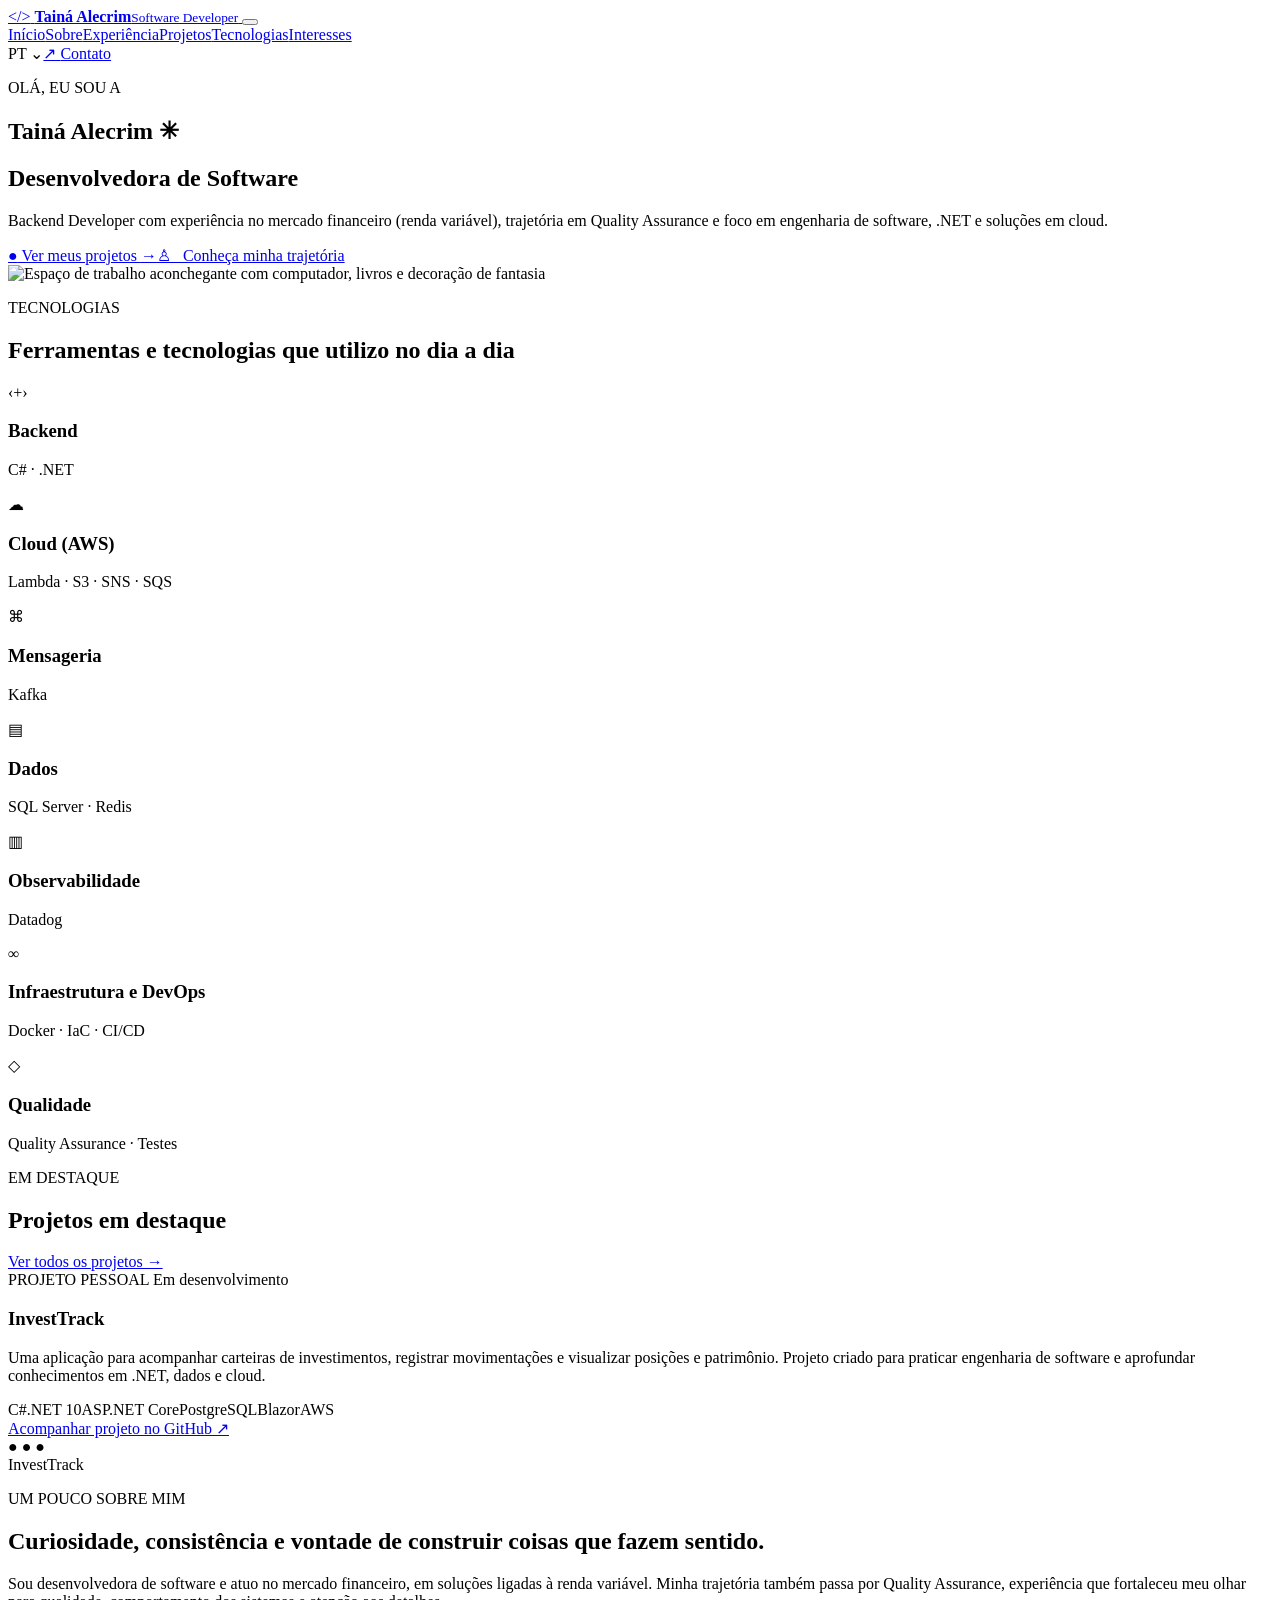
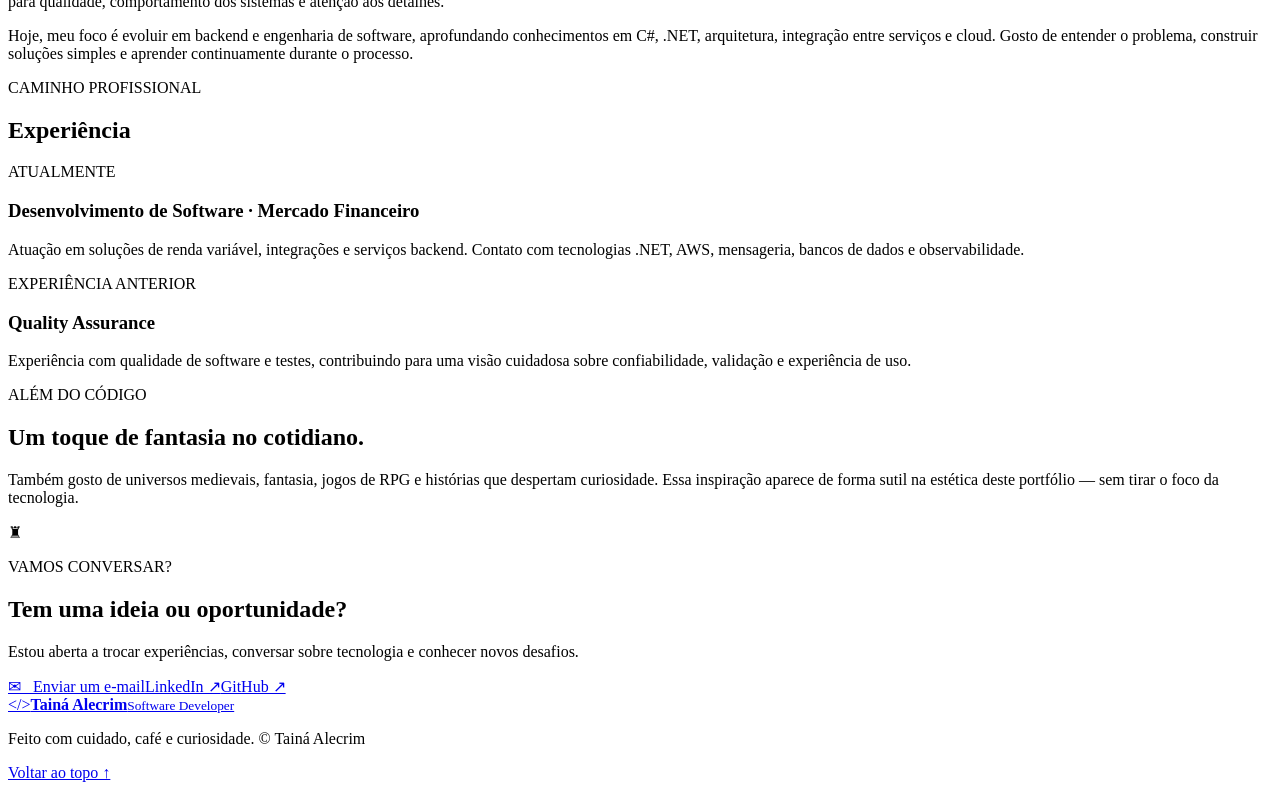
==== index.html @ 9e6dc031 "feat: add responsive developer portfolio homepage" ====
<!doctype html>
<html lang="pt-BR">
<head>
  <meta charset="utf-8">
  <meta name="viewport" content="width=device-width, initial-scale=1">
  <meta name="theme-color" content="#170d19">
  <meta name="description" content="Portfólio de Tainá Alecrim — Desenvolvedora de Software com foco em backend, .NET e soluções em cloud.">
  <title>Tainá Alecrim | Desenvolvedora de Software</title>
  <link rel="icon" href="assets/favicon.svg" type="image/svg+xml">
  <link rel="preconnect" href="https://fonts.googleapis.com">
  <link rel="preconnect" href="https://fonts.gstatic.com" crossorigin>
  <link href="https://fonts.googleapis.com/css2?family=DM+Sans:wght@400;500;600;700&family=Playfair+Display:wght@500;600;700&display=swap" rel="stylesheet">
  <link rel="stylesheet" href="styles.css">
</head>
<body>
  <header class="site-header">
    <a class="brand" href="#inicio" aria-label="Tainá Alecrim, início">
      <span class="brand-mark">&lt;/&gt;</span>
      <span><strong>Tainá Alecrim</strong><small>Software Developer</small></span>
    </a>
    <button class="menu-toggle" aria-label="Abrir menu" aria-expanded="false"><span></span><span></span><span></span></button>
    <nav class="main-nav" aria-label="Navegação principal">
      <a class="active" href="#inicio">Início</a><a href="#sobre">Sobre</a><a href="#experiencia">Experiência</a><a href="#projetos">Projetos</a><a href="#tecnologias">Tecnologias</a><a href="#interesses">Interesses</a>
    </nav>
    <div class="header-actions"><span class="language">PT <span>⌄</span></span><a class="button button-outline button-small" href="#contato">↗ <span>Contato</span></a></div>
  </header>

  <main>
    <section class="hero section-wrap" id="inicio">
      <div class="hero-copy">
        <p class="eyebrow">OLÁ, EU SOU A <span></span></p>
        <h1>Tainá Alecrim <span class="sprig">✳</span></h1>
        <h2>Desenvolvedora de Software</h2>
        <p class="hero-description">Backend Developer com experiência no mercado financeiro (renda variável), trajetória em Quality Assurance e foco em engenharia de software, .NET e soluções em cloud.</p>
        <div class="hero-actions"><a class="button button-primary" href="#projetos"><span class="github-mark">●</span> Ver meus projetos <span>→</span></a><a class="button button-ghost" href="#sobre">♙ &nbsp; Conheça minha trajetória</a></div>
      </div>
      <div class="hero-art"><img src="assets/hero-workspace.png" alt="Espaço de trabalho aconchegante com computador, livros e decoração de fantasia"></div>
    </section>

    <section class="tech-overview section-wrap" id="tecnologias">
      <div class="section-intro"><p class="eyebrow">TECNOLOGIAS <span></span></p><h2>Ferramentas e tecnologias que utilizo no dia a dia</h2></div>
      <div class="tech-grid">
        <article class="tech-card"><span class="tech-icon">‹+›</span><div><h3>Backend</h3><p>C# · .NET</p></div></article>
        <article class="tech-card"><span class="tech-icon">☁</span><div><h3>Cloud (AWS)</h3><p>Lambda · S3 · SNS · SQS</p></div></article>
        <article class="tech-card"><span class="tech-icon">⌘</span><div><h3>Mensageria</h3><p>Kafka</p></div></article>
        <article class="tech-card"><span class="tech-icon">▤</span><div><h3>Dados</h3><p>SQL Server · Redis</p></div></article>
        <article class="tech-card"><span class="tech-icon">▥</span><div><h3>Observabilidade</h3><p>Datadog</p></div></article>
        <article class="tech-card wide"><span class="tech-icon">∞</span><div><h3>Infraestrutura e DevOps</h3><p>Docker · IaC · CI/CD</p></div></article>
        <article class="tech-card"><span class="tech-icon">◇</span><div><h3>Qualidade</h3><p>Quality Assurance · Testes</p></div></article>
      </div>
    </section>

    <section class="featured section-wrap" id="projetos">
      <div class="section-heading"><div><p class="eyebrow">EM DESTAQUE <span></span></p><h2>Projetos em destaque</h2></div><a class="text-link" href="https://github.com/TainaAlecrim?tab=repositories" target="_blank" rel="noreferrer">Ver todos os projetos →</a></div>
      <article class="project-card">
        <div class="project-topline"><span class="project-label">PROJETO PESSOAL</span><span class="project-status"><i></i> Em desenvolvimento</span></div>
        <div class="project-content"><div><h3>InvestTrack</h3><p>Uma aplicação para acompanhar carteiras de investimentos, registrar movimentações e visualizar posições e patrimônio. Projeto criado para praticar engenharia de software e aprofundar conhecimentos em .NET, dados e cloud.</p><div class="tag-list"><span>C#</span><span>.NET 10</span><span>ASP.NET Core</span><span>PostgreSQL</span><span>Blazor</span><span>AWS</span></div><a class="project-link" href="https://github.com/TainaAlecrim/investtrack-development-journey" target="_blank" rel="noreferrer">Acompanhar projeto no GitHub ↗</a></div><div class="project-visual" aria-hidden="true"><div class="visual-orbit"></div><div class="visual-window"><div class="window-dots">● ● ●</div><div class="chart-bars"><i></i><i></i><i></i><i></i><i></i><i></i><i></i><i></i></div><div class="chart-line"></div><span>InvestTrack</span></div></div></div>
      </article>
    </section>

    <section class="about section-wrap" id="sobre">
      <div class="section-intro"><p class="eyebrow">UM POUCO SOBRE MIM <span></span></p><h2>Curiosidade, consistência e vontade de construir coisas que fazem sentido.</h2></div>
      <div class="about-copy"><p>Sou desenvolvedora de software e atuo no mercado financeiro, em soluções ligadas à renda variável. Minha trajetória também passa por Quality Assurance, experiência que fortaleceu meu olhar para qualidade, comportamento dos sistemas e atenção aos detalhes.</p><p>Hoje, meu foco é evoluir em backend e engenharia de software, aprofundando conhecimentos em C#, .NET, arquitetura, integração entre serviços e cloud. Gosto de entender o problema, construir soluções simples e aprender continuamente durante o processo.</p></div>
    </section>

    <section class="experience section-wrap" id="experiencia">
      <div class="section-heading"><div><p class="eyebrow">CAMINHO PROFISSIONAL <span></span></p><h2>Experiência</h2></div></div>
      <div class="timeline"><div class="timeline-item"><span class="timeline-dot"></span><div><span class="timeline-kicker">ATUALMENTE</span><h3>Desenvolvimento de Software · Mercado Financeiro</h3><p>Atuação em soluções de renda variável, integrações e serviços backend. Contato com tecnologias .NET, AWS, mensageria, bancos de dados e observabilidade.</p></div></div><div class="timeline-item"><span class="timeline-dot"></span><div><span class="timeline-kicker">EXPERIÊNCIA ANTERIOR</span><h3>Quality Assurance</h3><p>Experiência com qualidade de software e testes, contribuindo para uma visão cuidadosa sobre confiabilidade, validação e experiência de uso.</p></div></div></div>
    </section>

    <section class="interests section-wrap" id="interesses"><div class="interests-panel"><div><p class="eyebrow">ALÉM DO CÓDIGO <span></span></p><h2>Um toque de fantasia no cotidiano.</h2><p>Também gosto de universos medievais, fantasia, jogos de RPG e histórias que despertam curiosidade. Essa inspiração aparece de forma sutil na estética deste portfólio — sem tirar o foco da tecnologia.</p></div><div class="moon-scene" aria-hidden="true"><div class="moon"></div><div class="castle">♜</div><div class="hills"></div></div></div></section>

    <section class="contact section-wrap" id="contato"><p class="eyebrow">VAMOS CONVERSAR? <span></span></p><h2>Tem uma ideia ou oportunidade?</h2><p>Estou aberta a trocar experiências, conversar sobre tecnologia e conhecer novos desafios.</p><div class="contact-actions"><a class="button button-primary" href="mailto:tai.estudos@gmail.com">✉ &nbsp; Enviar um e-mail</a><a class="button button-ghost" href="https://www.linkedin.com/in/taina-alecrim/" target="_blank" rel="noreferrer">LinkedIn ↗</a><a class="button button-ghost" href="https://github.com/TainaAlecrim" target="_blank" rel="noreferrer">GitHub ↗</a></div></section>
  </main>
  <footer class="site-footer"><a class="brand" href="#inicio"><span class="brand-mark">&lt;/&gt;</span><span><strong>Tainá Alecrim</strong><small>Software Developer</small></span></a><p>Feito com cuidado, café e curiosidade. © <span id="year"></span> Tainá Alecrim</p><a href="#inicio">Voltar ao topo ↑</a></footer>
  <script src="script.js"></script>
</body>
</html>
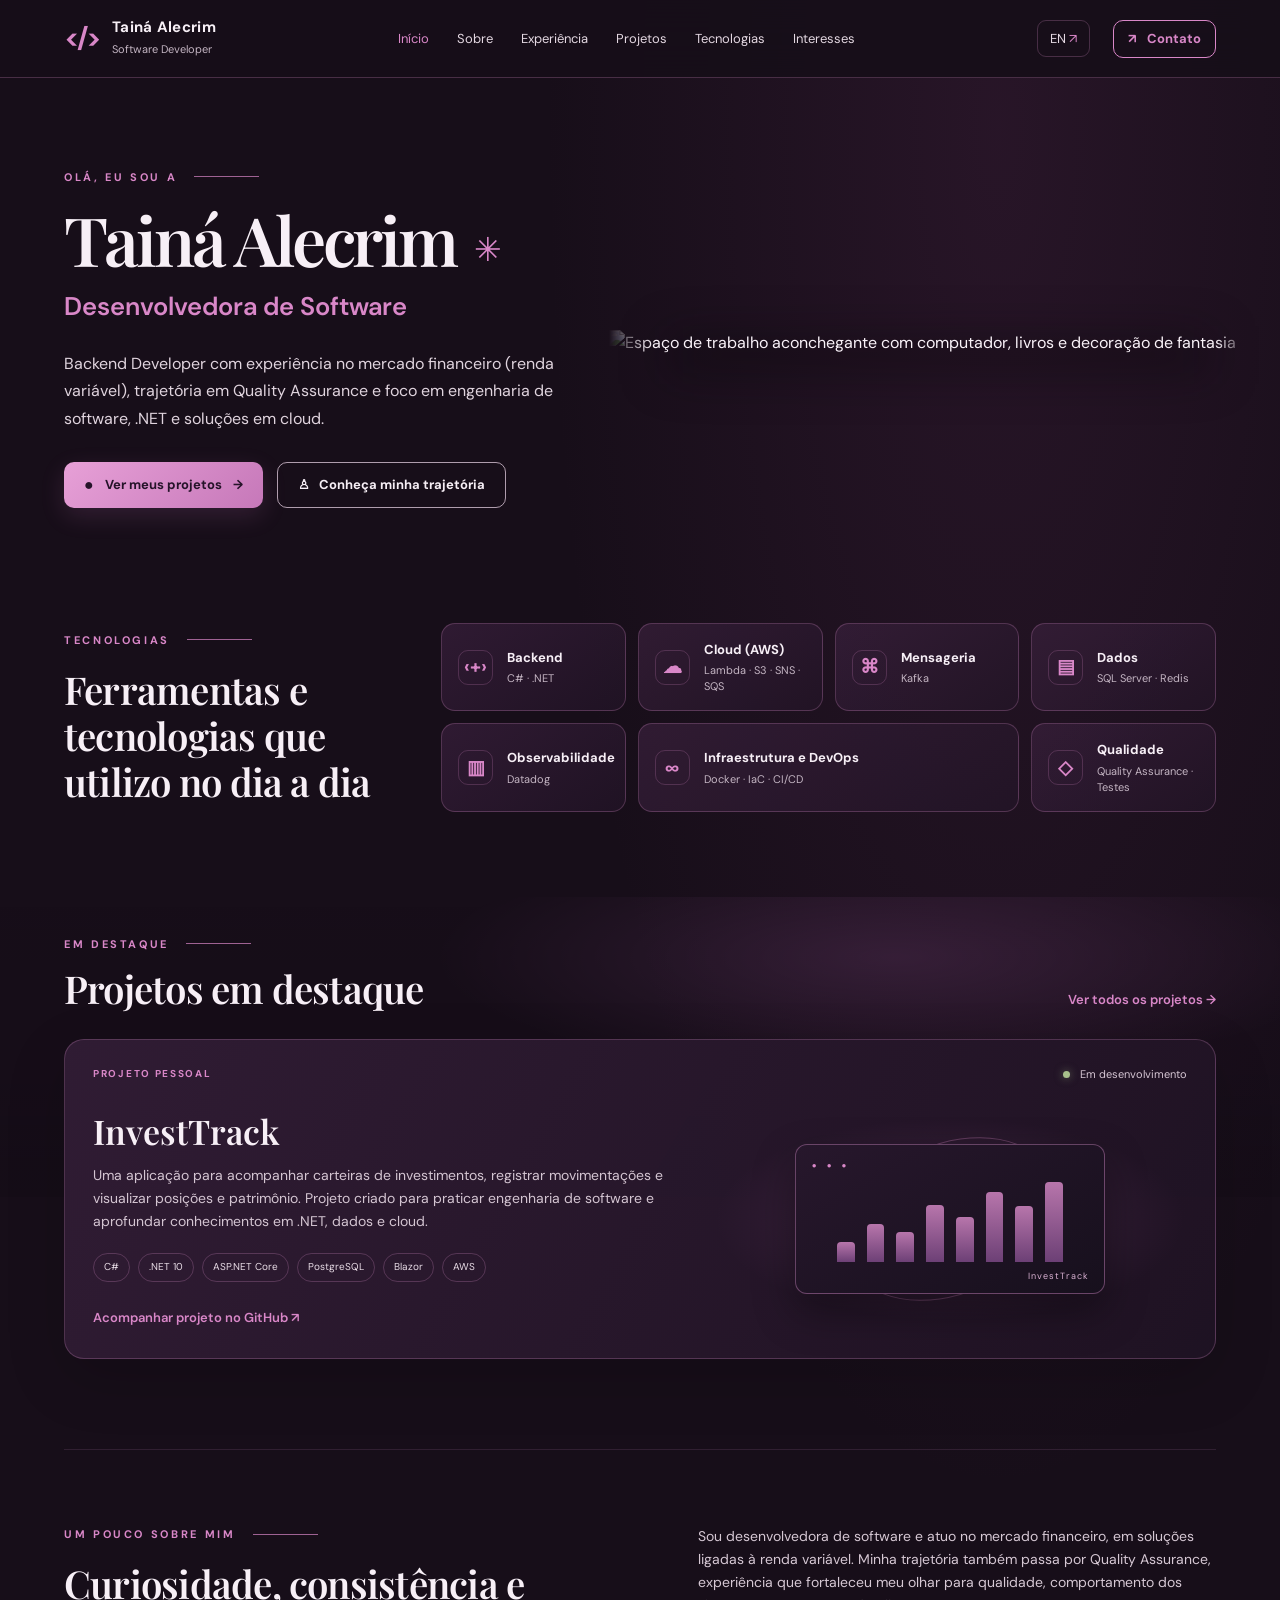
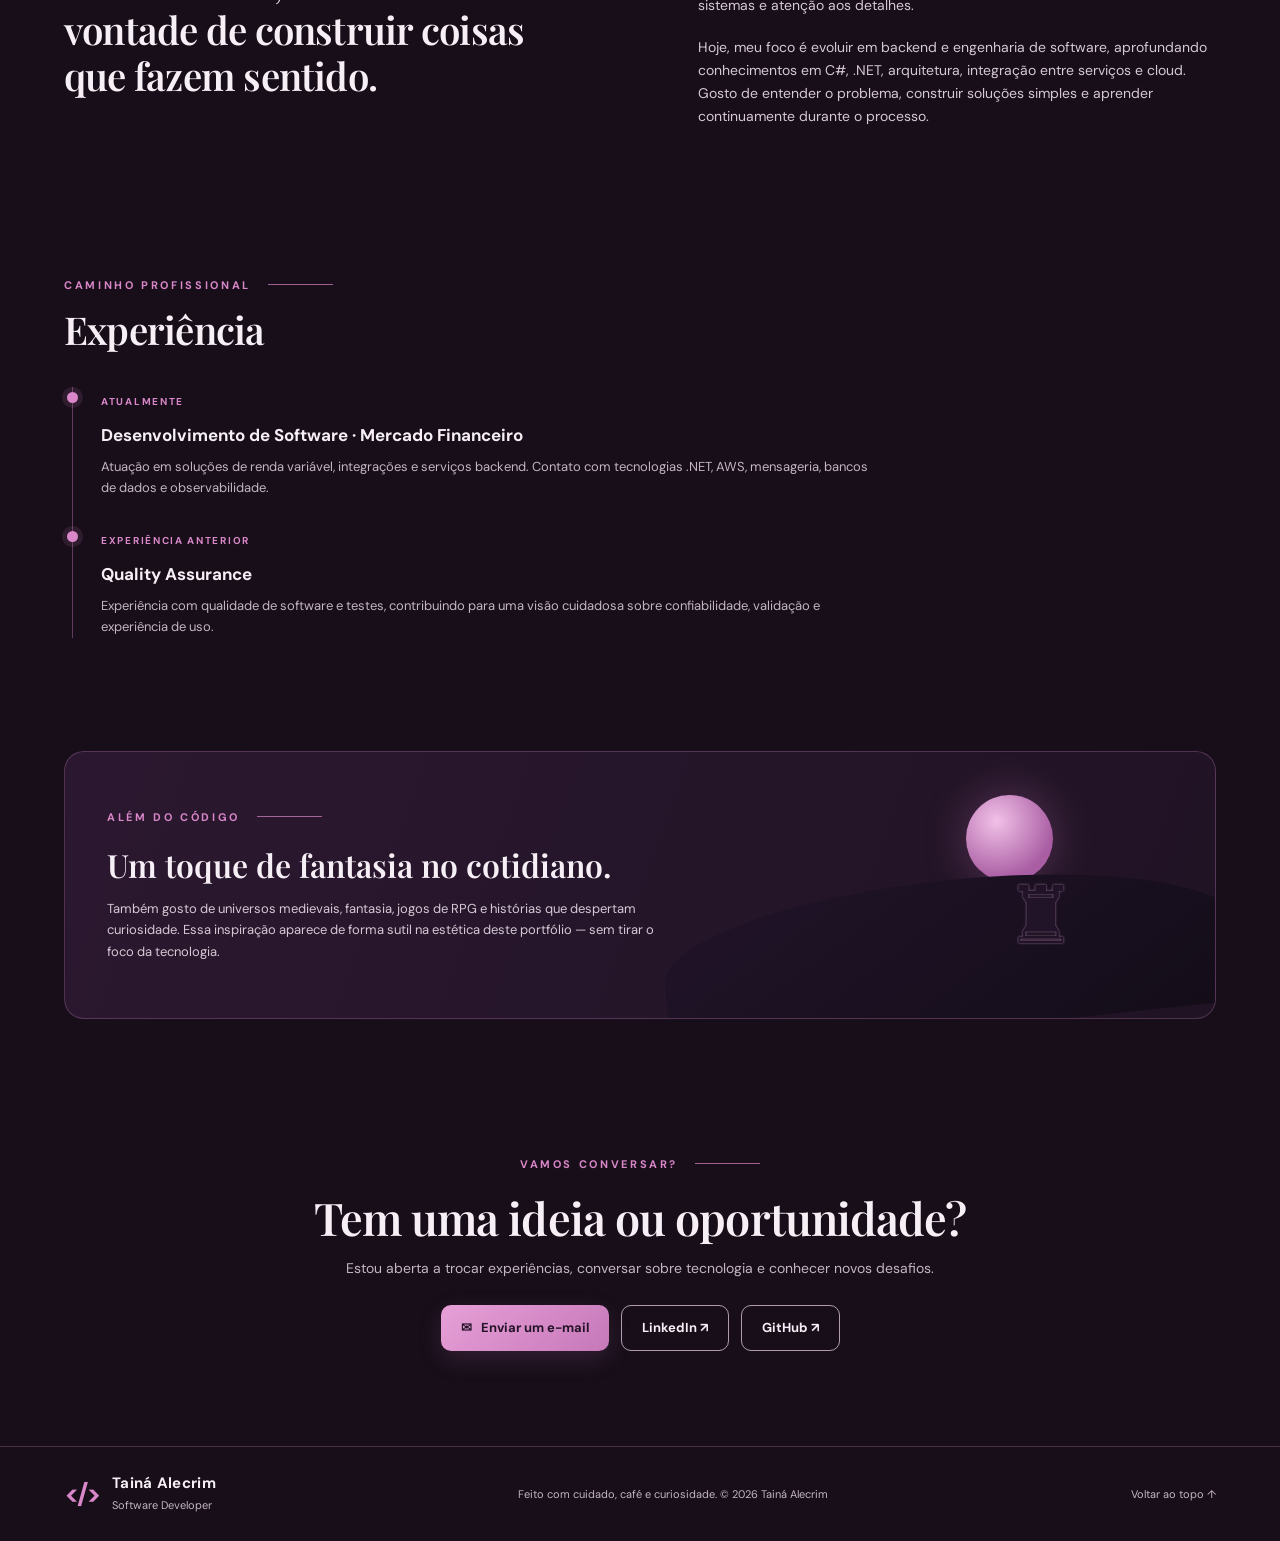
==== commit 163e34ae: "fix: point hero image to approved artwork and add English link" ====
--- a/index.html
+++ b/index.html
@@ -22,7 +22,7 @@
     <nav class="main-nav" aria-label="Navegação principal">
       <a class="active" href="#inicio">Início</a><a href="#sobre">Sobre</a><a href="#experiencia">Experiência</a><a href="#projetos">Projetos</a><a href="#tecnologias">Tecnologias</a><a href="#interesses">Interesses</a>
     </nav>
-    <div class="header-actions"><span class="language">PT <span>⌄</span></span><a class="button button-outline button-small" href="#contato">↗ <span>Contato</span></a></div>
+    <div class="header-actions"><a class="language" href="en/" lang="en" aria-label="Read this portfolio in English">EN <span>↗</span></a><a class="button button-outline button-small" href="#contato">↗ <span>Contato</span></a></div>
   </header>
 
   <main>
@@ -34,7 +34,7 @@
         <p class="hero-description">Backend Developer com experiência no mercado financeiro (renda variável), trajetória em Quality Assurance e foco em engenharia de software, .NET e soluções em cloud.</p>
         <div class="hero-actions"><a class="button button-primary" href="#projetos"><span class="github-mark">●</span> Ver meus projetos <span>→</span></a><a class="button button-ghost" href="#sobre">♙ &nbsp; Conheça minha trajetória</a></div>
       </div>
-      <div class="hero-art"><img src="assets/hero-workspace.png" alt="Espaço de trabalho aconchegante com computador, livros e decoração de fantasia"></div>
+      <div class="hero-art"><img src="assets/hero-workspace.jpg" alt="Espaço de trabalho aconchegante com computador, livros e decoração de fantasia"></div>
     </section>
 
     <section class="tech-overview section-wrap" id="tecnologias">
--- a/styles.css
+++ b/styles.css
@@ -0,0 +1 @@
+:root{--bg:#170e19;--bg-2:#211326;--panel:#28182b;--panel-2:#321e35;--text:#f7eff6;--muted:#c4b5c3;--pink:#d987c8;--pink-2:#bd72b4;--line:rgba(218,144,204,.25);--gold:#d99a52;--serif:"Playfair Display",Georgia,serif;--sans:"DM Sans",Arial,sans-serif}*{box-sizing:border-box}html{scroll-behavior:smooth;scroll-padding-top:90px}body{margin:0;background:radial-gradient(ellipse at 78% 4%,rgba(99,46,91,.22),transparent 32%),var(--bg);color:var(--text);font-family:var(--sans);font-size:16px;line-height:1.65}a{color:inherit;text-decoration:none}button{font:inherit}.site-header{height:78px;padding:0 clamp(22px,5vw,84px);display:flex;align-items:center;justify-content:space-between;gap:24px;background:rgba(23,14,25,.94);border-bottom:1px solid var(--line);position:sticky;top:0;z-index:20;backdrop-filter:blur(18px)}.brand{display:flex;align-items:center;gap:13px;white-space:nowrap}.brand-mark{font-size:27px;font-weight:700;color:var(--pink);letter-spacing:-3px}.brand strong{display:block;font-size:15px;line-height:1.2;letter-spacing:.02em}.brand small{display:block;color:var(--muted);font-size:11px;margin-top:4px}.main-nav{display:flex;align-items:center;gap:clamp(14px,2.2vw,36px)}.main-nav a,.language{font-size:13px;color:#e4d8e2;transition:color .2s}.main-nav a:hover,.main-nav a.active{color:var(--pink)}.header-actions{display:flex;align-items:center;gap:23px}.language{border:1px solid var(--line);padding:7px 12px;border-radius:9px}.language span{color:var(--pink)}.button{min-height:46px;padding:0 20px;display:inline-flex;align-items:center;justify-content:center;gap:11px;border-radius:10px;font-size:13px;font-weight:700;transition:transform .2s,background .2s,border-color .2s}.button:hover{transform:translateY(-2px)}.button-primary{color:#251329;background:linear-gradient(135deg,#e7a0d7,#c678b9);box-shadow:0 8px 25px rgba(198,120,185,.16)}.button-primary:hover{background:linear-gradient(135deg,#f0b2e3,#d98aca)}.button-outline,.button-ghost{border:1px solid rgba(235,212,231,.72);color:var(--text);background:transparent}.button-outline{border-color:var(--pink);color:var(--pink)}.button-small{min-height:38px;padding:0 14px}.section-wrap{width:min(1320px,90%);margin-inline:auto}.hero{min-height:510px;display:grid;grid-template-columns:.92fr 1.08fr;align-items:center;gap:28px;padding-top:55px;padding-bottom:35px}.hero-copy{padding:12px 0 22px;max-width:580px}.eyebrow{margin:0 0 17px;color:var(--pink);font-size:11px;font-weight:700;letter-spacing:.24em;display:flex;align-items:center;gap:17px}.eyebrow span{width:65px;height:1px;background:var(--pink);opacity:.7}.hero h1{font:600 clamp(48px,5.3vw,76px)/1.08 var(--serif);letter-spacing:-.045em;margin:0 0 10px}.sprig{display:inline-block;color:var(--pink);font:400 .48em var(--sans);vertical-align:middle;margin-left:5px}.hero h2{margin:0 0 21px;color:var(--pink);font-size:clamp(19px,2vw,26px);font-weight:600}.hero-description{max-width:530px;color:#e0d4de;font-size:16px;line-height:1.72;margin:0}.hero-actions{display:flex;gap:14px;flex-wrap:wrap;margin-top:30px}.hero-art{position:relative;margin-right:-2.5vw}.hero-art:after{content:"";position:absolute;inset:auto 6% -14px 9%;height:30px;background:rgba(8,4,11,.5);filter:blur(24px);z-index:-1}.hero-art img{width:100%;height:auto;display:block;object-fit:contain;mix-blend-mode:screen;mask-image:linear-gradient(to right,transparent 0%,#000 7%,#000 95%,transparent 100%);filter:saturate(.88) contrast(1.02)}.tech-overview{padding:35px 0 85px;display:grid;grid-template-columns:.9fr 2.1fr;gap:45px;align-items:center}.section-intro h2,.section-heading h2,.about h2,.contact h2{font:600 clamp(27px,3vw,39px)/1.2 var(--serif);letter-spacing:-.02em;margin:0}.section-intro h2{max-width:380px}.tech-grid{display:grid;grid-template-columns:repeat(4,minmax(0,1fr));gap:12px}.tech-card{min-height:82px;padding:15px 16px;display:flex;align-items:center;gap:14px;border:1px solid var(--line);border-radius:14px;background:linear-gradient(145deg,rgba(57,32,60,.72),rgba(35,21,39,.72));transition:transform .2s,border-color .2s}.tech-card:hover{transform:translateY(-3px);border-color:rgba(220,139,203,.65)}.tech-card.wide{grid-column:span 2}.tech-icon{width:35px;height:35px;flex:0 0 35px;display:grid;place-items:center;color:var(--pink);font-size:19px;font-weight:700;border:1px solid rgba(217,135,200,.22);border-radius:10px}.tech-card h3{font-size:13px;margin:0 0 3px;font-weight:700}.tech-card p{font-size:11px;color:var(--muted);margin:0;line-height:1.45}.featured{padding:38px 0 90px;position:relative}.featured:before{content:"";position:absolute;z-index:-1;left:50%;transform:translateX(-50%);top:0;width:100vw;height:300px;opacity:.28;background:radial-gradient(ellipse at 70% 20%,#754277,transparent 36%),linear-gradient(180deg,transparent,rgba(10,5,14,.4))}.section-heading{display:flex;align-items:end;justify-content:space-between;gap:25px;margin-bottom:28px}.section-heading .eyebrow{margin-bottom:12px}.text-link,.project-link{color:var(--pink);font-size:13px;font-weight:600}.text-link:hover,.project-link:hover{color:#f0b2e3}.project-card{border:1px solid var(--line);border-radius:20px;padding:25px 28px 28px;background:linear-gradient(120deg,rgba(49,29,53,.95),rgba(31,19,35,.96));box-shadow:0 20px 60px rgba(0,0,0,.16);overflow:hidden}.project-topline{display:flex;justify-content:space-between;align-items:center;gap:15px}.project-label,.timeline-kicker{font-size:10px;letter-spacing:.17em;color:var(--pink);font-weight:700}.project-status{font-size:11px;color:#d6c6d4}.project-status i{display:inline-block;width:7px;height:7px;background:#a7bf8b;border-radius:50%;margin-right:7px;box-shadow:0 0 9px rgba(167,191,139,.5)}.project-content{display:grid;grid-template-columns:1.1fr .9fr;align-items:center;gap:40px;padding-top:25px}.project-content h3{font:600 34px var(--serif);margin:0 0 10px}.project-content p{color:#d4c5d2;font-size:14px;max-width:660px;margin:0 0 20px}.tag-list{display:flex;flex-wrap:wrap;gap:8px;margin-bottom:22px}.tag-list span{border:1px solid var(--line);border-radius:999px;padding:5px 10px;color:#e8dce6;font-size:10px}.project-visual{height:205px;position:relative;display:grid;place-items:center;background:radial-gradient(ellipse at center,rgba(160,88,152,.24),transparent 70%)}.visual-orbit{position:absolute;width:220px;height:150px;border:1px solid rgba(220,139,203,.3);border-radius:50%;transform:rotate(-24deg)}.visual-window{position:relative;width:min(310px,90%);height:150px;border:1px solid rgba(218,144,204,.4);border-radius:12px;background:linear-gradient(150deg,#27172c,#17101d);box-shadow:0 18px 40px rgba(0,0,0,.35);padding:14px 16px;overflow:hidden}.window-dots{font-size:8px;letter-spacing:4px;color:var(--pink)}.chart-bars{height:80px;display:flex;align-items:end;gap:12px;padding:0 25px;margin-top:10px}.chart-bars i{display:block;flex:1;border-radius:4px 4px 0 0;background:linear-gradient(180deg,#d98bc9,#7e4a88);opacity:.82}.chart-bars i:nth-child(1){height:25%}.chart-bars i:nth-child(2){height:48%}.chart-bars i:nth-child(3){height:38%}.chart-bars i:nth-child(4){height:72%}.chart-bars i:nth-child(5){height:57%}.chart-bars i:nth-child(6){height:88%}.chart-bars i:nth-child(7){height:70%}.chart-bars i:nth-child(8){height:100%}.visual-window>span{position:absolute;right:15px;bottom:9px;color:#d9b1d2;font-size:9px;letter-spacing:.12em}.about{padding:75px 0;display:grid;grid-template-columns:1fr 1fr;gap:10%;border-top:1px solid rgba(218,144,204,.13)}.about h2{max-width:490px}.about-copy p{margin:0 0 18px;color:#d6c8d4;font-size:14px}.experience{padding:55px 0 88px}.timeline{margin-top:35px;margin-left:8px;padding-left:28px;border-left:1px solid rgba(217,135,200,.38);display:grid;gap:28px}.timeline-item{position:relative}.timeline-dot{position:absolute;left:-34px;top:5px;width:11px;height:11px;border-radius:50%;background:var(--pink);box-shadow:0 0 0 5px rgba(217,135,200,.12)}.timeline-item h3{font-size:17px;margin:7px 0}.timeline-item p{max-width:780px;color:var(--muted);font-size:13px;margin:0}.interests{padding:25px 0 80px}.interests-panel{position:relative;overflow:hidden;min-height:245px;border:1px solid var(--line);border-radius:20px;background:linear-gradient(110deg,#2b1830,#201324);padding:38px 42px;display:grid;grid-template-columns:1.1fr .9fr;align-items:center}.interests-panel>div:first-child{position:relative;z-index:2}.interests-panel h2{font:600 32px var(--serif);margin:0 0 12px}.interests-panel p:not(.eyebrow){max-width:570px;color:#d6c8d4;font-size:13px;margin:0}.moon-scene{height:190px;position:relative}.moon{position:absolute;width:87px;height:87px;border-radius:50%;background:radial-gradient(circle at 35% 30%,#f1c1e7,#a95da3 70%);right:25%;top:5px;box-shadow:0 0 45px rgba(213,126,199,.3)}.castle{position:absolute;right:20%;top:60px;color:#211328;font-size:80px;z-index:2;text-shadow:0 0 2px #ae80a6}.hills{position:absolute;bottom:-50px;left:-30px;right:-70px;height:150px;background:linear-gradient(150deg,#211329,#130d18);border-radius:50% 50% 0 0;transform:rotate(-6deg)}.contact{text-align:center;padding:56px 20px 95px}.contact .eyebrow{justify-content:center}.contact h2{font-size:clamp(31px,4vw,45px)}.contact>p:not(.eyebrow){color:var(--muted);font-size:14px;margin:13px auto 25px}.contact-actions{display:flex;gap:12px;justify-content:center;flex-wrap:wrap}.site-footer{min-height:95px;padding:20px clamp(22px,5vw,84px);border-top:1px solid var(--line);display:flex;align-items:center;justify-content:space-between;gap:20px}.site-footer p,.site-footer>a:last-child{font-size:11px;color:var(--muted)}.site-footer>a:last-child:hover{color:var(--pink)}.menu-toggle{display:none;background:none;border:0;padding:8px}.menu-toggle span{display:block;width:23px;height:2px;background:var(--pink);margin:5px}.github-mark{font-size:16px}@media(max-width:1050px){.site-header{padding-inline:4%}.main-nav{gap:14px}.main-nav a{font-size:12px}.header-actions{gap:10px}.hero{grid-template-columns:1fr 1fr;min-height:460px}.hero h1{font-size:58px}.tech-overview{grid-template-columns:1fr;gap:25px}.section-intro h2{max-width:600px}.tech-grid{grid-template-columns:repeat(3,minmax(0,1fr))}}@media(max-width:760px){html{scroll-padding-top:75px}.site-header{height:70px;padding-inline:5%;gap:12px}.brand-mark{font-size:24px}.brand strong{font-size:13px}.brand small{font-size:10px}.menu-toggle{display:block;margin-left:auto;order:3}.main-nav{display:none;position:absolute;top:69px;left:0;right:0;padding:14px 6% 22px;background:#1c1020;border-bottom:1px solid var(--line);flex-direction:column;align-items:stretch;gap:0}.main-nav.open{display:flex}.main-nav a{padding:10px 0;font-size:14px}.header-actions{order:2}.header-actions .language{display:none}.header-actions .button span{display:none}.header-actions .button{width:39px;padding:0}.hero{display:flex;flex-direction:column;align-items:stretch;padding-top:50px;gap:20px;min-height:auto}.hero-copy{padding:0}.hero h1{font-size:clamp(46px,12vw,65px)}.hero-description{font-size:14px}.hero-actions{margin-top:23px;gap:10px}.button{padding-inline:14px;font-size:12px}.hero-art{margin:0 -5vw}.hero-art img{mask-image:linear-gradient(to right,transparent,#000 4%,#000 96%,transparent)}.tech-overview{padding:45px 0 60px}.tech-grid{grid-template-columns:repeat(2,minmax(0,1fr));gap:9px}.tech-card{min-height:76px;padding:12px 10px;gap:9px}.tech-card.wide{grid-column:span 2}.tech-card h3{font-size:11px}.tech-card p{font-size:10px}.tech-icon{width:30px;height:30px;flex-basis:30px;font-size:15px}.featured{padding:20px 0 60px}.section-heading{align-items:start;flex-direction:column;gap:12px}.project-card{padding:20px}.project-content{grid-template-columns:1fr;gap:15px}.project-content h3{font-size:30px}.project-visual{height:175px}.about{padding:50px 0;grid-template-columns:1fr;gap:20px}.experience{padding:35px 0 65px}.interests{padding-bottom:55px}.interests-panel{padding:27px 24px;grid-template-columns:1fr;gap:0}.interests-panel h2{font-size:27px}.moon-scene{height:100px;opacity:.65;margin-top:8px}.moon{width:65px;height:65px;right:28%;top:0}.castle{font-size:58px;top:26px}.contact{padding-bottom:65px}.contact-actions{gap:9px}.site-footer{flex-wrap:wrap;justify-content:center;text-align:center;padding-block:25px}.site-footer .brand{width:100%;justify-content:center}.site-footer p{margin:0}}@media(max-width:390px){.hero-actions{flex-direction:column;align-items:stretch}.tech-card{align-items:flex-start;flex-direction:column}.tech-card.wide{flex-direction:row;align-items:center}.header-actions{display:none}}
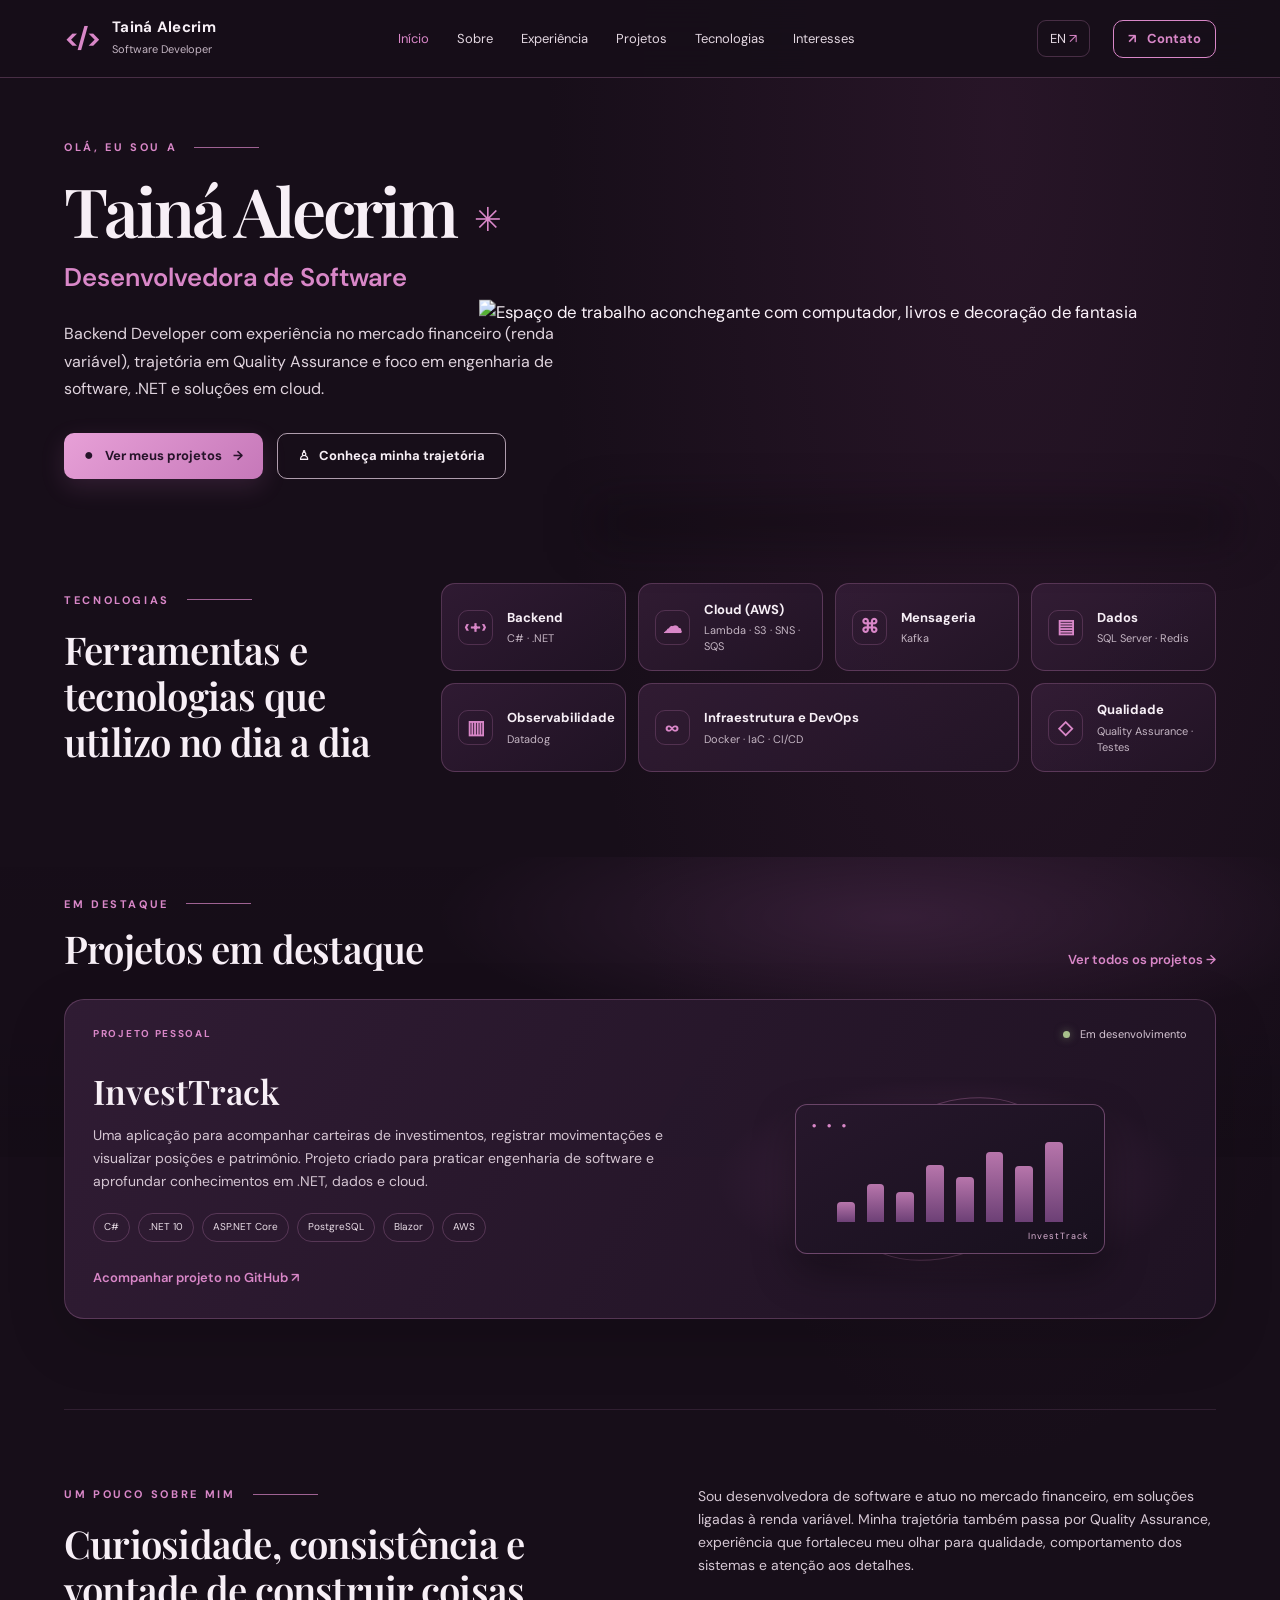
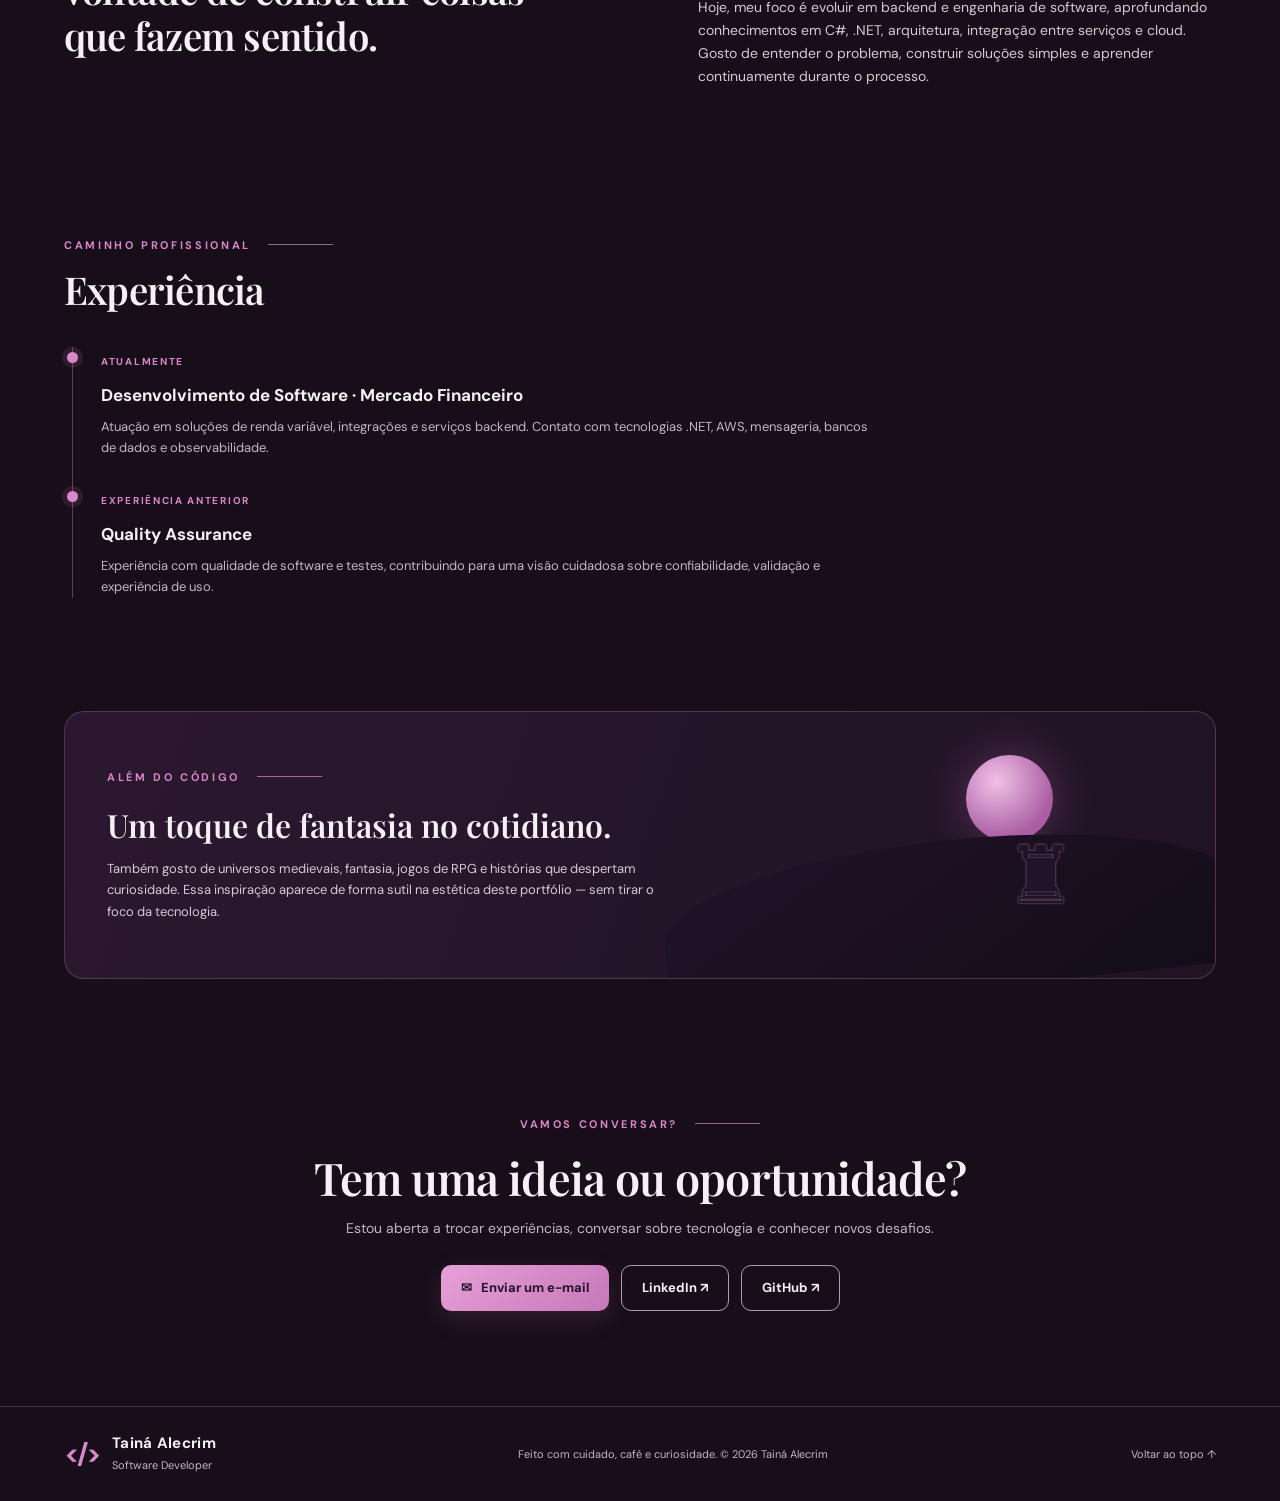
==== commit 4ca23ae4: "fix: use edge-blended illustration on Portuguese portfolio" ====
--- a/index.html
+++ b/index.html
@@ -34,7 +34,7 @@
         <p class="hero-description">Backend Developer com experiência no mercado financeiro (renda variável), trajetória em Quality Assurance e foco em engenharia de software, .NET e soluções em cloud.</p>
         <div class="hero-actions"><a class="button button-primary" href="#projetos"><span class="github-mark">●</span> Ver meus projetos <span>→</span></a><a class="button button-ghost" href="#sobre">♙ &nbsp; Conheça minha trajetória</a></div>
       </div>
-      <div class="hero-art"><img src="assets/hero-workspace.jpg" alt="Espaço de trabalho aconchegante com computador, livros e decoração de fantasia"></div>
+      <div class="hero-art"><img src="/portifolio-taina-alecrim/assets/hero-workspace-blended.svg" alt="Espaço de trabalho aconchegante com computador, livros e decoração de fantasia"></div>
     </section>
 
     <section class="tech-overview section-wrap" id="tecnologias">
--- a/styles.css
+++ b/styles.css
@@ -1 +1,92 @@
-:root{--bg:#170e19;--bg-2:#211326;--panel:#28182b;--panel-2:#321e35;--text:#f7eff6;--muted:#c4b5c3;--pink:#d987c8;--pink-2:#bd72b4;--line:rgba(218,144,204,.25);--gold:#d99a52;--serif:"Playfair Display",Georgia,serif;--sans:"DM Sans",Arial,sans-serif}*{box-sizing:border-box}html{scroll-behavior:smooth;scroll-padding-top:90px}body{margin:0;background:radial-gradient(ellipse at 78% 4%,rgba(99,46,91,.22),transparent 32%),var(--bg);color:var(--text);font-family:var(--sans);font-size:16px;line-height:1.65}a{color:inherit;text-decoration:none}button{font:inherit}.site-header{height:78px;padding:0 clamp(22px,5vw,84px);display:flex;align-items:center;justify-content:space-between;gap:24px;background:rgba(23,14,25,.94);border-bottom:1px solid var(--line);position:sticky;top:0;z-index:20;backdrop-filter:blur(18px)}.brand{display:flex;align-items:center;gap:13px;white-space:nowrap}.brand-mark{font-size:27px;font-weight:700;color:var(--pink);letter-spacing:-3px}.brand strong{display:block;font-size:15px;line-height:1.2;letter-spacing:.02em}.brand small{display:block;color:var(--muted);font-size:11px;margin-top:4px}.main-nav{display:flex;align-items:center;gap:clamp(14px,2.2vw,36px)}.main-nav a,.language{font-size:13px;color:#e4d8e2;transition:color .2s}.main-nav a:hover,.main-nav a.active{color:var(--pink)}.header-actions{display:flex;align-items:center;gap:23px}.language{border:1px solid var(--line);padding:7px 12px;border-radius:9px}.language span{color:var(--pink)}.button{min-height:46px;padding:0 20px;display:inline-flex;align-items:center;justify-content:center;gap:11px;border-radius:10px;font-size:13px;font-weight:700;transition:transform .2s,background .2s,border-color .2s}.button:hover{transform:translateY(-2px)}.button-primary{color:#251329;background:linear-gradient(135deg,#e7a0d7,#c678b9);box-shadow:0 8px 25px rgba(198,120,185,.16)}.button-primary:hover{background:linear-gradient(135deg,#f0b2e3,#d98aca)}.button-outline,.button-ghost{border:1px solid rgba(235,212,231,.72);color:var(--text);background:transparent}.button-outline{border-color:var(--pink);color:var(--pink)}.button-small{min-height:38px;padding:0 14px}.section-wrap{width:min(1320px,90%);margin-inline:auto}.hero{min-height:510px;display:grid;grid-template-columns:.92fr 1.08fr;align-items:center;gap:28px;padding-top:55px;padding-bottom:35px}.hero-copy{padding:12px 0 22px;max-width:580px}.eyebrow{margin:0 0 17px;color:var(--pink);font-size:11px;font-weight:700;letter-spacing:.24em;display:flex;align-items:center;gap:17px}.eyebrow span{width:65px;height:1px;background:var(--pink);opacity:.7}.hero h1{font:600 clamp(48px,5.3vw,76px)/1.08 var(--serif);letter-spacing:-.045em;margin:0 0 10px}.sprig{display:inline-block;color:var(--pink);font:400 .48em var(--sans);vertical-align:middle;margin-left:5px}.hero h2{margin:0 0 21px;color:var(--pink);font-size:clamp(19px,2vw,26px);font-weight:600}.hero-description{max-width:530px;color:#e0d4de;font-size:16px;line-height:1.72;margin:0}.hero-actions{display:flex;gap:14px;flex-wrap:wrap;margin-top:30px}.hero-art{position:relative;margin-right:-2.5vw}.hero-art:after{content:"";position:absolute;inset:auto 6% -14px 9%;height:30px;background:rgba(8,4,11,.5);filter:blur(24px);z-index:-1}.hero-art img{width:100%;height:auto;display:block;object-fit:contain;mix-blend-mode:screen;mask-image:linear-gradient(to right,transparent 0%,#000 7%,#000 95%,transparent 100%);filter:saturate(.88) contrast(1.02)}.tech-overview{padding:35px 0 85px;display:grid;grid-template-columns:.9fr 2.1fr;gap:45px;align-items:center}.section-intro h2,.section-heading h2,.about h2,.contact h2{font:600 clamp(27px,3vw,39px)/1.2 var(--serif);letter-spacing:-.02em;margin:0}.section-intro h2{max-width:380px}.tech-grid{display:grid;grid-template-columns:repeat(4,minmax(0,1fr));gap:12px}.tech-card{min-height:82px;padding:15px 16px;display:flex;align-items:center;gap:14px;border:1px solid var(--line);border-radius:14px;background:linear-gradient(145deg,rgba(57,32,60,.72),rgba(35,21,39,.72));transition:transform .2s,border-color .2s}.tech-card:hover{transform:translateY(-3px);border-color:rgba(220,139,203,.65)}.tech-card.wide{grid-column:span 2}.tech-icon{width:35px;height:35px;flex:0 0 35px;display:grid;place-items:center;color:var(--pink);font-size:19px;font-weight:700;border:1px solid rgba(217,135,200,.22);border-radius:10px}.tech-card h3{font-size:13px;margin:0 0 3px;font-weight:700}.tech-card p{font-size:11px;color:var(--muted);margin:0;line-height:1.45}.featured{padding:38px 0 90px;position:relative}.featured:before{content:"";position:absolute;z-index:-1;left:50%;transform:translateX(-50%);top:0;width:100vw;height:300px;opacity:.28;background:radial-gradient(ellipse at 70% 20%,#754277,transparent 36%),linear-gradient(180deg,transparent,rgba(10,5,14,.4))}.section-heading{display:flex;align-items:end;justify-content:space-between;gap:25px;margin-bottom:28px}.section-heading .eyebrow{margin-bottom:12px}.text-link,.project-link{color:var(--pink);font-size:13px;font-weight:600}.text-link:hover,.project-link:hover{color:#f0b2e3}.project-card{border:1px solid var(--line);border-radius:20px;padding:25px 28px 28px;background:linear-gradient(120deg,rgba(49,29,53,.95),rgba(31,19,35,.96));box-shadow:0 20px 60px rgba(0,0,0,.16);overflow:hidden}.project-topline{display:flex;justify-content:space-between;align-items:center;gap:15px}.project-label,.timeline-kicker{font-size:10px;letter-spacing:.17em;color:var(--pink);font-weight:700}.project-status{font-size:11px;color:#d6c6d4}.project-status i{display:inline-block;width:7px;height:7px;background:#a7bf8b;border-radius:50%;margin-right:7px;box-shadow:0 0 9px rgba(167,191,139,.5)}.project-content{display:grid;grid-template-columns:1.1fr .9fr;align-items:center;gap:40px;padding-top:25px}.project-content h3{font:600 34px var(--serif);margin:0 0 10px}.project-content p{color:#d4c5d2;font-size:14px;max-width:660px;margin:0 0 20px}.tag-list{display:flex;flex-wrap:wrap;gap:8px;margin-bottom:22px}.tag-list span{border:1px solid var(--line);border-radius:999px;padding:5px 10px;color:#e8dce6;font-size:10px}.project-visual{height:205px;position:relative;display:grid;place-items:center;background:radial-gradient(ellipse at center,rgba(160,88,152,.24),transparent 70%)}.visual-orbit{position:absolute;width:220px;height:150px;border:1px solid rgba(220,139,203,.3);border-radius:50%;transform:rotate(-24deg)}.visual-window{position:relative;width:min(310px,90%);height:150px;border:1px solid rgba(218,144,204,.4);border-radius:12px;background:linear-gradient(150deg,#27172c,#17101d);box-shadow:0 18px 40px rgba(0,0,0,.35);padding:14px 16px;overflow:hidden}.window-dots{font-size:8px;letter-spacing:4px;color:var(--pink)}.chart-bars{height:80px;display:flex;align-items:end;gap:12px;padding:0 25px;margin-top:10px}.chart-bars i{display:block;flex:1;border-radius:4px 4px 0 0;background:linear-gradient(180deg,#d98bc9,#7e4a88);opacity:.82}.chart-bars i:nth-child(1){height:25%}.chart-bars i:nth-child(2){height:48%}.chart-bars i:nth-child(3){height:38%}.chart-bars i:nth-child(4){height:72%}.chart-bars i:nth-child(5){height:57%}.chart-bars i:nth-child(6){height:88%}.chart-bars i:nth-child(7){height:70%}.chart-bars i:nth-child(8){height:100%}.visual-window>span{position:absolute;right:15px;bottom:9px;color:#d9b1d2;font-size:9px;letter-spacing:.12em}.about{padding:75px 0;display:grid;grid-template-columns:1fr 1fr;gap:10%;border-top:1px solid rgba(218,144,204,.13)}.about h2{max-width:490px}.about-copy p{margin:0 0 18px;color:#d6c8d4;font-size:14px}.experience{padding:55px 0 88px}.timeline{margin-top:35px;margin-left:8px;padding-left:28px;border-left:1px solid rgba(217,135,200,.38);display:grid;gap:28px}.timeline-item{position:relative}.timeline-dot{position:absolute;left:-34px;top:5px;width:11px;height:11px;border-radius:50%;background:var(--pink);box-shadow:0 0 0 5px rgba(217,135,200,.12)}.timeline-item h3{font-size:17px;margin:7px 0}.timeline-item p{max-width:780px;color:var(--muted);font-size:13px;margin:0}.interests{padding:25px 0 80px}.interests-panel{position:relative;overflow:hidden;min-height:245px;border:1px solid var(--line);border-radius:20px;background:linear-gradient(110deg,#2b1830,#201324);padding:38px 42px;display:grid;grid-template-columns:1.1fr .9fr;align-items:center}.interests-panel>div:first-child{position:relative;z-index:2}.interests-panel h2{font:600 32px var(--serif);margin:0 0 12px}.interests-panel p:not(.eyebrow){max-width:570px;color:#d6c8d4;font-size:13px;margin:0}.moon-scene{height:190px;position:relative}.moon{position:absolute;width:87px;height:87px;border-radius:50%;background:radial-gradient(circle at 35% 30%,#f1c1e7,#a95da3 70%);right:25%;top:5px;box-shadow:0 0 45px rgba(213,126,199,.3)}.castle{position:absolute;right:20%;top:60px;color:#211328;font-size:80px;z-index:2;text-shadow:0 0 2px #ae80a6}.hills{position:absolute;bottom:-50px;left:-30px;right:-70px;height:150px;background:linear-gradient(150deg,#211329,#130d18);border-radius:50% 50% 0 0;transform:rotate(-6deg)}.contact{text-align:center;padding:56px 20px 95px}.contact .eyebrow{justify-content:center}.contact h2{font-size:clamp(31px,4vw,45px)}.contact>p:not(.eyebrow){color:var(--muted);font-size:14px;margin:13px auto 25px}.contact-actions{display:flex;gap:12px;justify-content:center;flex-wrap:wrap}.site-footer{min-height:95px;padding:20px clamp(22px,5vw,84px);border-top:1px solid var(--line);display:flex;align-items:center;justify-content:space-between;gap:20px}.site-footer p,.site-footer>a:last-child{font-size:11px;color:var(--muted)}.site-footer>a:last-child:hover{color:var(--pink)}.menu-toggle{display:none;background:none;border:0;padding:8px}.menu-toggle span{display:block;width:23px;height:2px;background:var(--pink);margin:5px}.github-mark{font-size:16px}@media(max-width:1050px){.site-header{padding-inline:4%}.main-nav{gap:14px}.main-nav a{font-size:12px}.header-actions{gap:10px}.hero{grid-template-columns:1fr 1fr;min-height:460px}.hero h1{font-size:58px}.tech-overview{grid-template-columns:1fr;gap:25px}.section-intro h2{max-width:600px}.tech-grid{grid-template-columns:repeat(3,minmax(0,1fr))}}@media(max-width:760px){html{scroll-padding-top:75px}.site-header{height:70px;padding-inline:5%;gap:12px}.brand-mark{font-size:24px}.brand strong{font-size:13px}.brand small{font-size:10px}.menu-toggle{display:block;margin-left:auto;order:3}.main-nav{display:none;position:absolute;top:69px;left:0;right:0;padding:14px 6% 22px;background:#1c1020;border-bottom:1px solid var(--line);flex-direction:column;align-items:stretch;gap:0}.main-nav.open{display:flex}.main-nav a{padding:10px 0;font-size:14px}.header-actions{order:2}.header-actions .language{display:none}.header-actions .button span{display:none}.header-actions .button{width:39px;padding:0}.hero{display:flex;flex-direction:column;align-items:stretch;padding-top:50px;gap:20px;min-height:auto}.hero-copy{padding:0}.hero h1{font-size:clamp(46px,12vw,65px)}.hero-description{font-size:14px}.hero-actions{margin-top:23px;gap:10px}.button{padding-inline:14px;font-size:12px}.hero-art{margin:0 -5vw}.hero-art img{mask-image:linear-gradient(to right,transparent,#000 4%,#000 96%,transparent)}.tech-overview{padding:45px 0 60px}.tech-grid{grid-template-columns:repeat(2,minmax(0,1fr));gap:9px}.tech-card{min-height:76px;padding:12px 10px;gap:9px}.tech-card.wide{grid-column:span 2}.tech-card h3{font-size:11px}.tech-card p{font-size:10px}.tech-icon{width:30px;height:30px;flex-basis:30px;font-size:15px}.featured{padding:20px 0 60px}.section-heading{align-items:start;flex-direction:column;gap:12px}.project-card{padding:20px}.project-content{grid-template-columns:1fr;gap:15px}.project-content h3{font-size:30px}.project-visual{height:175px}.about{padding:50px 0;grid-template-columns:1fr;gap:20px}.experience{padding:35px 0 65px}.interests{padding-bottom:55px}.interests-panel{padding:27px 24px;grid-template-columns:1fr;gap:0}.interests-panel h2{font-size:27px}.moon-scene{height:100px;opacity:.65;margin-top:8px}.moon{width:65px;height:65px;right:28%;top:0}.castle{font-size:58px;top:26px}.contact{padding-bottom:65px}.contact-actions{gap:9px}.site-footer{flex-wrap:wrap;justify-content:center;text-align:center;padding-block:25px}.site-footer .brand{width:100%;justify-content:center}.site-footer p{margin:0}}@media(max-width:390px){.hero-actions{flex-direction:column;align-items:stretch}.tech-card{align-items:flex-start;flex-direction:column}.tech-card.wide{flex-direction:row;align-items:center}.header-actions{display:none}}+:root{--bg:#170e19;--bg-2:#211326;--panel:#28182b;--panel-2:#321e35;--text:#f7eff6;--muted:#c4b5c3;--pink:#d987c8;--pink-2:#bd72b4;--line:rgba(218,144,204,.25);--gold:#d99a52;--serif:"Playfair Display",Georgia,serif;--sans:"DM Sans",Arial,sans-serif}*{box-sizing:border-box}html{scroll-behavior:smooth;scroll-padding-top:90px}body{margin:0;background:radial-gradient(ellipse at 78% 4%,rgba(99,46,91,.22),transparent 32%),var(--bg);color:var(--text);font-family:var(--sans);font-size:16px;line-height:1.65}a{color:inherit;text-decoration:none}button{font:inherit}.site-header{height:78px;padding:0 clamp(22px,5vw,84px);display:flex;align-items:center;justify-content:space-between;gap:24px;background:rgba(23,14,25,.94);border-bottom:1px solid var(--line);position:sticky;top:0;z-index:20;backdrop-filter:blur(18px)}.brand{display:flex;align-items:center;gap:13px;white-space:nowrap}.brand-mark{font-size:27px;font-weight:700;color:var(--pink);letter-spacing:-3px}.brand strong{display:block;font-size:15px;line-height:1.2;letter-spacing:.02em}.brand small{display:block;color:var(--muted);font-size:11px;margin-top:4px}.main-nav{display:flex;align-items:center;gap:clamp(14px,2.2vw,36px)}.main-nav a,.language{font-size:13px;color:#e4d8e2;transition:color .2s}.main-nav a:hover,.main-nav a.active{color:var(--pink)}.header-actions{display:flex;align-items:center;gap:23px}.language{border:1px solid var(--line);padding:7px 12px;border-radius:9px}.language span{color:var(--pink)}.button{min-height:46px;padding:0 20px;display:inline-flex;align-items:center;justify-content:center;gap:11px;border-radius:10px;font-size:13px;font-weight:700;transition:transform .2s,background .2s,border-color .2s}.button:hover{transform:translateY(-2px)}.button-primary{color:#251329;background:linear-gradient(135deg,#e7a0d7,#c678b9);box-shadow:0 8px 25px rgba(198,120,185,.16)}.button-primary:hover{background:linear-gradient(135deg,#f0b2e3,#d98aca)}.button-outline,.button-ghost{border:1px solid rgba(235,212,231,.72);color:var(--text);background:transparent}.button-outline{border-color:var(--pink);color:var(--pink)}.button-small{min-height:38px;padding:0 14px}.section-wrap{width:min(1320px,90%);margin-inline:auto}.hero{min-height:510px;display:grid;grid-template-columns:.92fr 1.08fr;align-items:center;gap:28px;padding-top:55px;padding-bottom:35px}.hero-copy{padding:12px 0 22px;max-width:580px}.eyebrow{margin:0 0 17px;color:var(--pink);font-size:11px;font-weight:700;letter-spacing:.24em;display:flex;align-items:center;gap:17px}.eyebrow span{width:65px;height:1px;background:var(--pink);opacity:.7}.hero h1{font:600 clamp(48px,5.3vw,76px)/1.08 var(--serif);letter-spacing:-.045em;margin:0 0 10px}.sprig{display:inline-block;color:var(--pink);font:400 .48em var(--sans);vertical-align:middle;margin-left:5px}.hero h2{margin:0 0 21px;color:var(--pink);font-size:clamp(19px,2vw,26px);font-weight:600}.hero-description{max-width:530px;color:#e0d4de;font-size:16px;line-height:1.72;margin:0}.hero-actions{display:flex;gap:14px;flex-wrap:wrap;margin-top:30px}.hero-art{position:relative;margin-right:-2.5vw}.hero-art:after{content:"";position:absolute;inset:auto 6% -14px 9%;height:30px;background:rgba(8,4,11,.5);filter:blur(24px);z-index:-1}.hero-art img{width:100%;height:auto;display:block;object-fit:contain;mix-blend-mode:screen;mask-image:linear-gradient(to right,transparent 0%,#000 7%,#000 95%,transparent 100%);filter:saturate(.88) contrast(1.02)}.tech-overview{padding:35px 0 85px;display:grid;grid-template-columns:.9fr 2.1fr;gap:45px;align-items:center}.section-intro h2,.section-heading h2,.about h2,.contact h2{font:600 clamp(27px,3vw,39px)/1.2 var(--serif);letter-spacing:-.02em;margin:0}.section-intro h2{max-width:380px}.tech-grid{display:grid;grid-template-columns:repeat(4,minmax(0,1fr));gap:12px}.tech-card{min-height:82px;padding:15px 16px;display:flex;align-items:center;gap:14px;border:1px solid var(--line);border-radius:14px;background:linear-gradient(145deg,rgba(57,32,60,.72),rgba(35,21,39,.72));transition:transform .2s,border-color .2s}.tech-card:hover{transform:translateY(-3px);border-color:rgba(220,139,203,.65)}.tech-card.wide{grid-column:span 2}.tech-icon{width:35px;height:35px;flex:0 0 35px;display:grid;place-items:center;color:var(--pink);font-size:19px;font-weight:700;border:1px solid rgba(217,135,200,.22);border-radius:10px}.tech-card h3{font-size:13px;margin:0 0 3px;font-weight:700}.tech-card p{font-size:11px;color:var(--muted);margin:0;line-height:1.45}.featured{padding:38px 0 90px;position:relative}.featured:before{content:"";position:absolute;z-index:-1;left:50%;transform:translateX(-50%);top:0;width:100vw;height:300px;opacity:.28;background:radial-gradient(ellipse at 70% 20%,#754277,transparent 36%),linear-gradient(180deg,transparent,rgba(10,5,14,.4))}.section-heading{display:flex;align-items:end;justify-content:space-between;gap:25px;margin-bottom:28px}.section-heading .eyebrow{margin-bottom:12px}.text-link,.project-link{color:var(--pink);font-size:13px;font-weight:600}.text-link:hover,.project-link:hover{color:#f0b2e3}.project-card{border:1px solid var(--line);border-radius:20px;padding:25px 28px 28px;background:linear-gradient(120deg,rgba(49,29,53,.95),rgba(31,19,35,.96));box-shadow:0 20px 60px rgba(0,0,0,.16);overflow:hidden}.project-topline{display:flex;justify-content:space-between;align-items:center;gap:15px}.project-label,.timeline-kicker{font-size:10px;letter-spacing:.17em;color:var(--pink);font-weight:700}.project-status{font-size:11px;color:#d6c6d4}.project-status i{display:inline-block;width:7px;height:7px;background:#a7bf8b;border-radius:50%;margin-right:7px;box-shadow:0 0 9px rgba(167,191,139,.5)}.project-content{display:grid;grid-template-columns:1.1fr .9fr;align-items:center;gap:40px;padding-top:25px}.project-content h3{font:600 34px var(--serif);margin:0 0 10px}.project-content p{color:#d4c5d2;font-size:14px;max-width:660px;margin:0 0 20px}.tag-list{display:flex;flex-wrap:wrap;gap:8px;margin-bottom:22px}.tag-list span{border:1px solid var(--line);border-radius:999px;padding:5px 10px;color:#e8dce6;font-size:10px}.project-visual{height:205px;position:relative;display:grid;place-items:center;background:radial-gradient(ellipse at center,rgba(160,88,152,.24),transparent 70%)}.visual-orbit{position:absolute;width:220px;height:150px;border:1px solid rgba(220,139,203,.3);border-radius:50%;transform:rotate(-24deg)}.visual-window{position:relative;width:min(310px,90%);height:150px;border:1px solid rgba(218,144,204,.4);border-radius:12px;background:linear-gradient(150deg,#27172c,#17101d);box-shadow:0 18px 40px rgba(0,0,0,.35);padding:14px 16px;overflow:hidden}.window-dots{font-size:8px;letter-spacing:4px;color:var(--pink)}.chart-bars{height:80px;display:flex;align-items:end;gap:12px;padding:0 25px;margin-top:10px}.chart-bars i{display:block;flex:1;border-radius:4px 4px 0 0;background:linear-gradient(180deg,#d98bc9,#7e4a88);opacity:.82}.chart-bars i:nth-child(1){height:25%}.chart-bars i:nth-child(2){height:48%}.chart-bars i:nth-child(3){height:38%}.chart-bars i:nth-child(4){height:72%}.chart-bars i:nth-child(5){height:57%}.chart-bars i:nth-child(6){height:88%}.chart-bars i:nth-child(7){height:70%}.chart-bars i:nth-child(8){height:100%}.visual-window>span{position:absolute;right:15px;bottom:9px;color:#d9b1d2;font-size:9px;letter-spacing:.12em}.about{padding:75px 0;display:grid;grid-template-columns:1fr 1fr;gap:10%;border-top:1px solid rgba(218,144,204,.13)}.about h2{max-width:490px}.about-copy p{margin:0 0 18px;color:#d6c8d4;font-size:14px}.experience{padding:55px 0 88px}.timeline{margin-top:35px;margin-left:8px;padding-left:28px;border-left:1px solid rgba(217,135,200,.38);display:grid;gap:28px}.timeline-item{position:relative}.timeline-dot{position:absolute;left:-34px;top:5px;width:11px;height:11px;border-radius:50%;background:var(--pink);box-shadow:0 0 0 5px rgba(217,135,200,.12)}.timeline-item h3{font-size:17px;margin:7px 0}.timeline-item p{max-width:780px;color:var(--muted);font-size:13px;margin:0}.interests{padding:25px 0 80px}.interests-panel{position:relative;overflow:hidden;min-height:245px;border:1px solid var(--line);border-radius:20px;background:linear-gradient(110deg,#2b1830,#201324);padding:38px 42px;display:grid;grid-template-columns:1.1fr .9fr;align-items:center}.interests-panel>div:first-child{position:relative;z-index:2}.interests-panel h2{font:600 32px var(--serif);margin:0 0 12px}.interests-panel p:not(.eyebrow){max-width:570px;color:#d6c8d4;font-size:13px;margin:0}.moon-scene{height:190px;position:relative}.moon{position:absolute;width:87px;height:87px;border-radius:50%;background:radial-gradient(circle at 35% 30%,#f1c1e7,#a95da3 70%);right:25%;top:5px;box-shadow:0 0 45px rgba(213,126,199,.3)}.castle{position:absolute;right:20%;top:60px;color:#211328;font-size:80px;z-index:2;text-shadow:0 0 2px #ae80a6}.hills{position:absolute;bottom:-50px;left:-30px;right:-70px;height:150px;background:linear-gradient(150deg,#211329,#130d18);border-radius:50% 50% 0 0;transform:rotate(-6deg)}.contact{text-align:center;padding:56px 20px 95px}.contact .eyebrow{justify-content:center}.contact h2{font-size:clamp(31px,4vw,45px)}.contact>p:not(.eyebrow){color:var(--muted);font-size:14px;margin:13px auto 25px}.contact-actions{display:flex;gap:12px;justify-content:center;flex-wrap:wrap}.site-footer{min-height:95px;padding:20px clamp(22px,5vw,84px);border-top:1px solid var(--line);display:flex;align-items:center;justify-content:space-between;gap:20px}.site-footer p,.site-footer>a:last-child{font-size:11px;color:var(--muted)}.site-footer>a:last-child:hover{color:var(--pink)}.menu-toggle{display:none;background:none;border:0;padding:8px}.menu-toggle span{display:block;width:23px;height:2px;background:var(--pink);margin:5px}.github-mark{font-size:16px}@media(max-width:1050px){.site-header{padding-inline:4%}.main-nav{gap:14px}.main-nav a{font-size:12px}.header-actions{gap:10px}.hero{grid-template-columns:1fr 1fr;min-height:460px}.hero h1{font-size:58px}.tech-overview{grid-template-columns:1fr;gap:25px}.section-intro h2{max-width:600px}.tech-grid{grid-template-columns:repeat(3,minmax(0,1fr))}}@media(max-width:760px){html{scroll-padding-top:75px}.site-header{height:70px;padding-inline:5%;gap:12px}.brand-mark{font-size:24px}.brand strong{font-size:13px}.brand small{font-size:10px}.menu-toggle{display:block;margin-left:auto;order:3}.main-nav{display:none;position:absolute;top:69px;left:0;right:0;padding:14px 6% 22px;background:#1c1020;border-bottom:1px solid var(--line);flex-direction:column;align-items:stretch;gap:0}.main-nav.open{display:flex}.main-nav a{padding:10px 0;font-size:14px}.header-actions{order:2}.header-actions .language{display:none}.header-actions .button span{display:none}.header-actions .button{width:39px;padding:0}.hero{display:flex;flex-direction:column;align-items:stretch;padding-top:50px;gap:20px;min-height:auto}.hero-copy{padding:0}.hero h1{font-size:clamp(46px,12vw,65px)}.hero-description{font-size:14px}.hero-actions{margin-top:23px;gap:10px}.button{padding-inline:14px;font-size:12px}.hero-art{margin:0 -5vw}.hero-art img{mask-image:linear-gradient(to right,transparent,#000 4%,#000 96%,transparent)}.tech-overview{padding:45px 0 60px}.tech-grid{grid-template-columns:repeat(2,minmax(0,1fr));gap:9px}.tech-card{min-height:76px;padding:12px 10px;gap:9px}.tech-card.wide{grid-column:span 2}.tech-card h3{font-size:11px}.tech-card p{font-size:10px}.tech-icon{width:30px;height:30px;flex-basis:30px;font-size:15px}.featured{padding:20px 0 60px}.section-heading{align-items:start;flex-direction:column;gap:12px}.project-card{padding:20px}.project-content{grid-template-columns:1fr;gap:15px}.project-content h3{font-size:30px}.project-visual{height:175px}.about{padding:50px 0;grid-template-columns:1fr;gap:20px}.experience{padding:35px 0 65px}.interests{padding-bottom:55px}.interests-panel{padding:27px 24px;grid-template-columns:1fr;gap:0}.interests-panel h2{font-size:27px}.moon-scene{height:100px;opacity:.65;margin-top:8px}.moon{width:65px;height:65px;right:28%;top:0}.castle{font-size:58px;top:26px}.contact{padding-bottom:65px}.contact-actions{gap:9px}.site-footer{flex-wrap:wrap;justify-content:center;text-align:center;padding-block:25px}.site-footer .brand{width:100%;justify-content:center}.site-footer p{margin:0}}@media(max-width:390px){.hero-actions{flex-direction:column;align-items:stretch}.tech-card{align-items:flex-start;flex-direction:column}.tech-card.wide{flex-direction:row;align-items:center}.header-actions{display:none}}
+
+/* Hero: ilustração integrada ao fundo e com mais presença */
+.hero{
+  min-height:470px;
+  grid-template-columns:.9fr 1.1fr;
+  gap:0;
+  padding-top:25px;
+  padding-bottom:24px;
+  overflow:visible;
+}
+.hero-copy{position:relative;z-index:3;max-width:590px}
+.hero-art{
+  position:relative;
+  z-index:1;
+  align-self:stretch;
+  display:flex;
+  align-items:center;
+  min-width:0;
+  margin-left:-58px;
+  margin-right:-5vw;
+  isolation:isolate;
+}
+.hero-art::before{
+  content:"";
+  position:absolute;
+  z-index:2;
+  inset:-2px 0 -2px -1px;
+  pointer-events:none;
+  background:
+    linear-gradient(90deg,var(--bg) 0%,rgba(23,14,25,.9) 8%,rgba(23,14,25,.52) 23%,rgba(23,14,25,0) 43%),
+    linear-gradient(0deg,var(--bg) 0%,rgba(23,14,25,.72) 8%,rgba(23,14,25,0) 31%),
+    linear-gradient(180deg,var(--bg) 0%,rgba(23,14,25,.35) 5%,rgba(23,14,25,0) 18%),
+    linear-gradient(270deg,rgba(23,14,25,.24) 0%,rgba(23,14,25,0) 15%);
+}
+.hero-art img{
+  position:relative;
+  z-index:1;
+  display:block;
+  width:118%;
+  max-width:none;
+  height:auto;
+  object-fit:contain;
+  object-position:center;
+  margin-left:-1%;
+  transform:scale(1.05);
+  transform-origin:center right;
+  mix-blend-mode:screen;
+  -webkit-mask-image:linear-gradient(90deg,transparent 0%,#000 9%,#000 100%);
+  mask-image:linear-gradient(90deg,transparent 0%,#000 9%,#000 100%);
+  filter:saturate(1.02) contrast(1.035);
+}
+@media(max-width:1050px){
+  .hero{min-height:410px;grid-template-columns:.92fr 1.08fr}
+  .hero-art{margin-left:-42px;margin-right:-4vw}
+  .hero-art img{width:120%;transform:scale(1.035)}
+}
+@media(max-width:760px){
+  .hero{min-height:auto;overflow:visible;gap:20px;padding-top:50px;padding-bottom:20px}
+  .hero-art{width:auto;align-self:auto;margin:0 -5vw;min-height:0}
+  .hero-art::before{
+    background:
+      linear-gradient(90deg,var(--bg) 0%,rgba(23,14,25,.55) 5%,transparent 30%),
+      linear-gradient(0deg,var(--bg) 0%,rgba(23,14,25,.45) 7%,transparent 28%);
+  }
+  .hero-art img{
+    width:108%;
+    margin-left:-4%;
+    transform:none;
+    -webkit-mask-image:linear-gradient(90deg,transparent 0%,#000 5%,#000 100%);
+    mask-image:linear-gradient(90deg,transparent 0%,#000 5%,#000 100%);
+  }
+}
+
+
+/* Ajuste fino: remover qualquer limite retangular da arte do hero */
+.hero-art::before{display:none!important}
+.hero-art{background:transparent!important;overflow:visible}
+.hero-art img{
+  background:transparent!important;
+  mix-blend-mode:lighten;
+  -webkit-mask-image:radial-gradient(ellipse 92% 91% at 54% 47%,#000 70%,rgba(0,0,0,.92) 78%,rgba(0,0,0,.5) 89%,transparent 100%);
+  mask-image:radial-gradient(ellipse 92% 91% at 54% 47%,#000 70%,rgba(0,0,0,.92) 78%,rgba(0,0,0,.5) 89%,transparent 100%);
+  filter:saturate(1.02) contrast(1.035);
+}
+@media(max-width:760px){
+  .hero-art::before{display:none!important}
+  .hero-art img{
+    -webkit-mask-image:radial-gradient(ellipse 96% 92% at 52% 48%,#000 73%,rgba(0,0,0,.86) 83%,rgba(0,0,0,.4) 94%,transparent 100%);
+    mask-image:radial-gradient(ellipse 96% 92% at 52% 48%,#000 73%,rgba(0,0,0,.86) 83%,rgba(0,0,0,.4) 94%,transparent 100%);
+  }
+}
